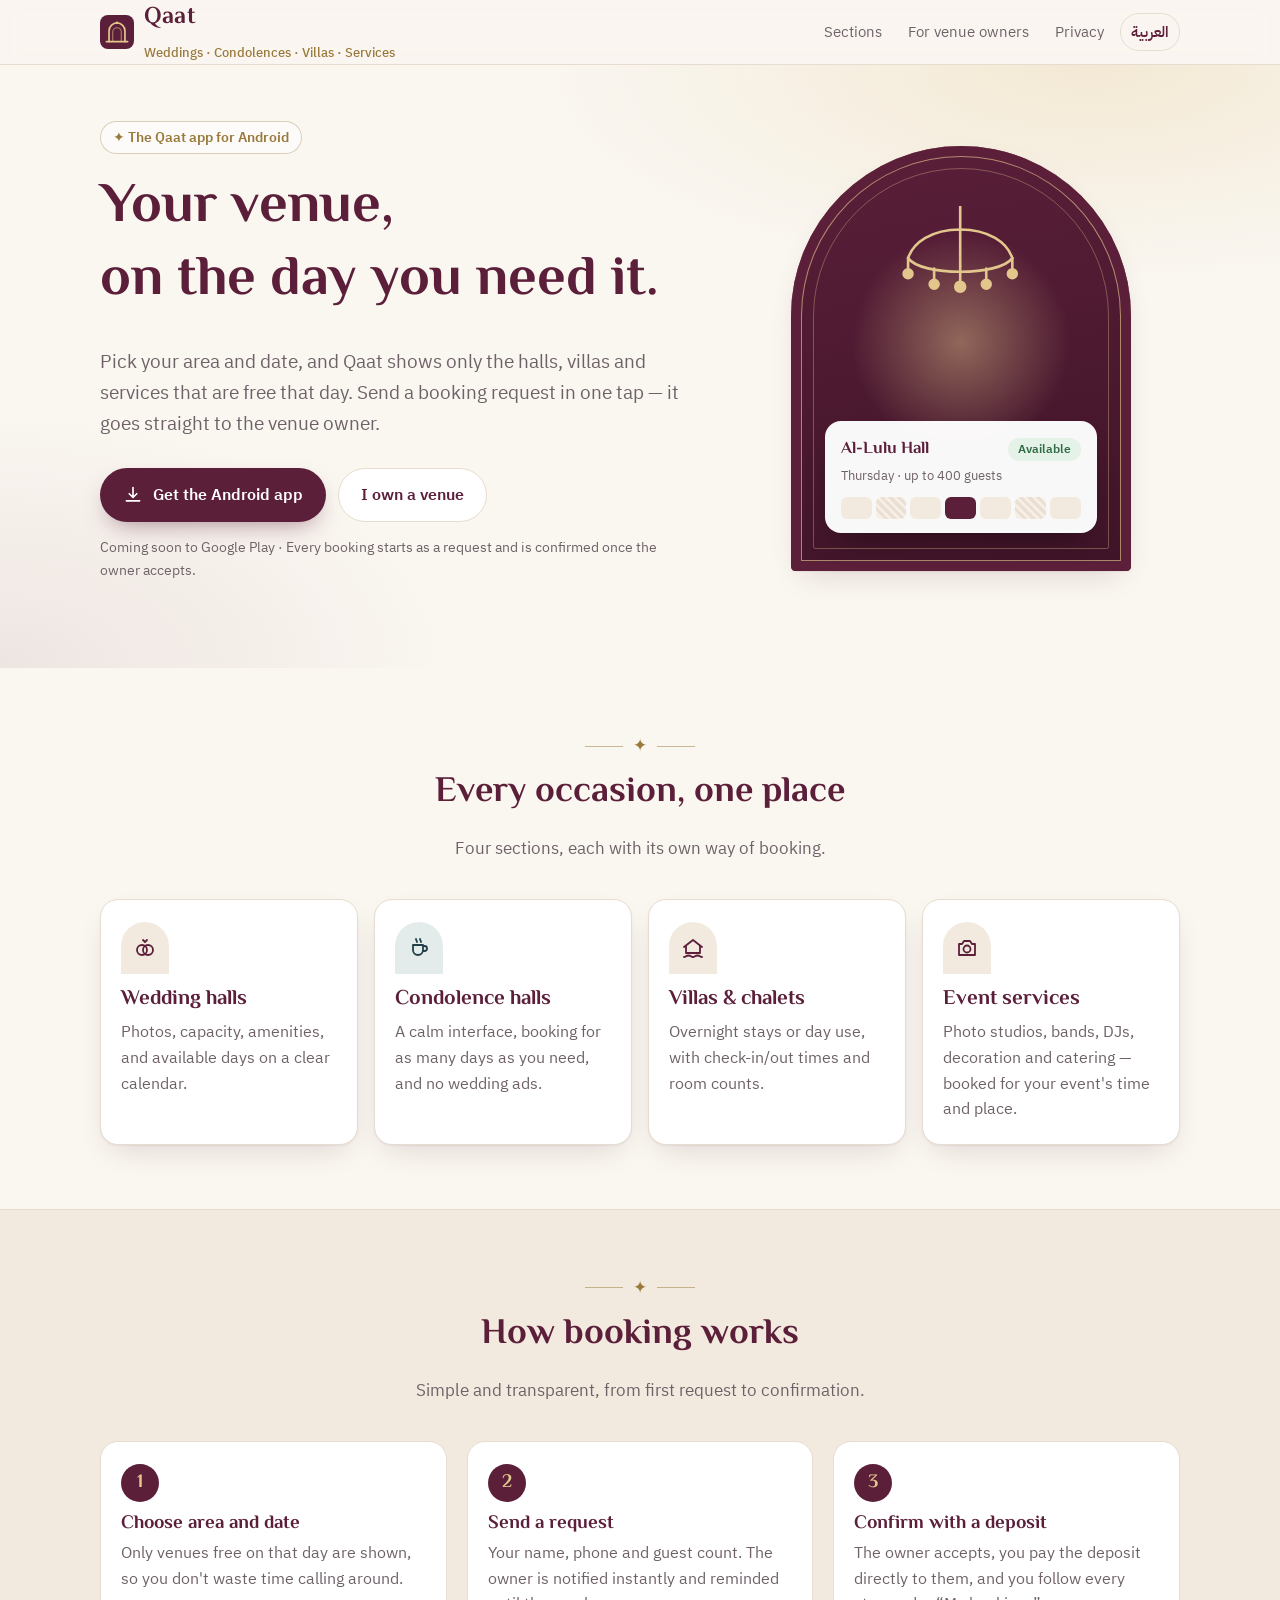
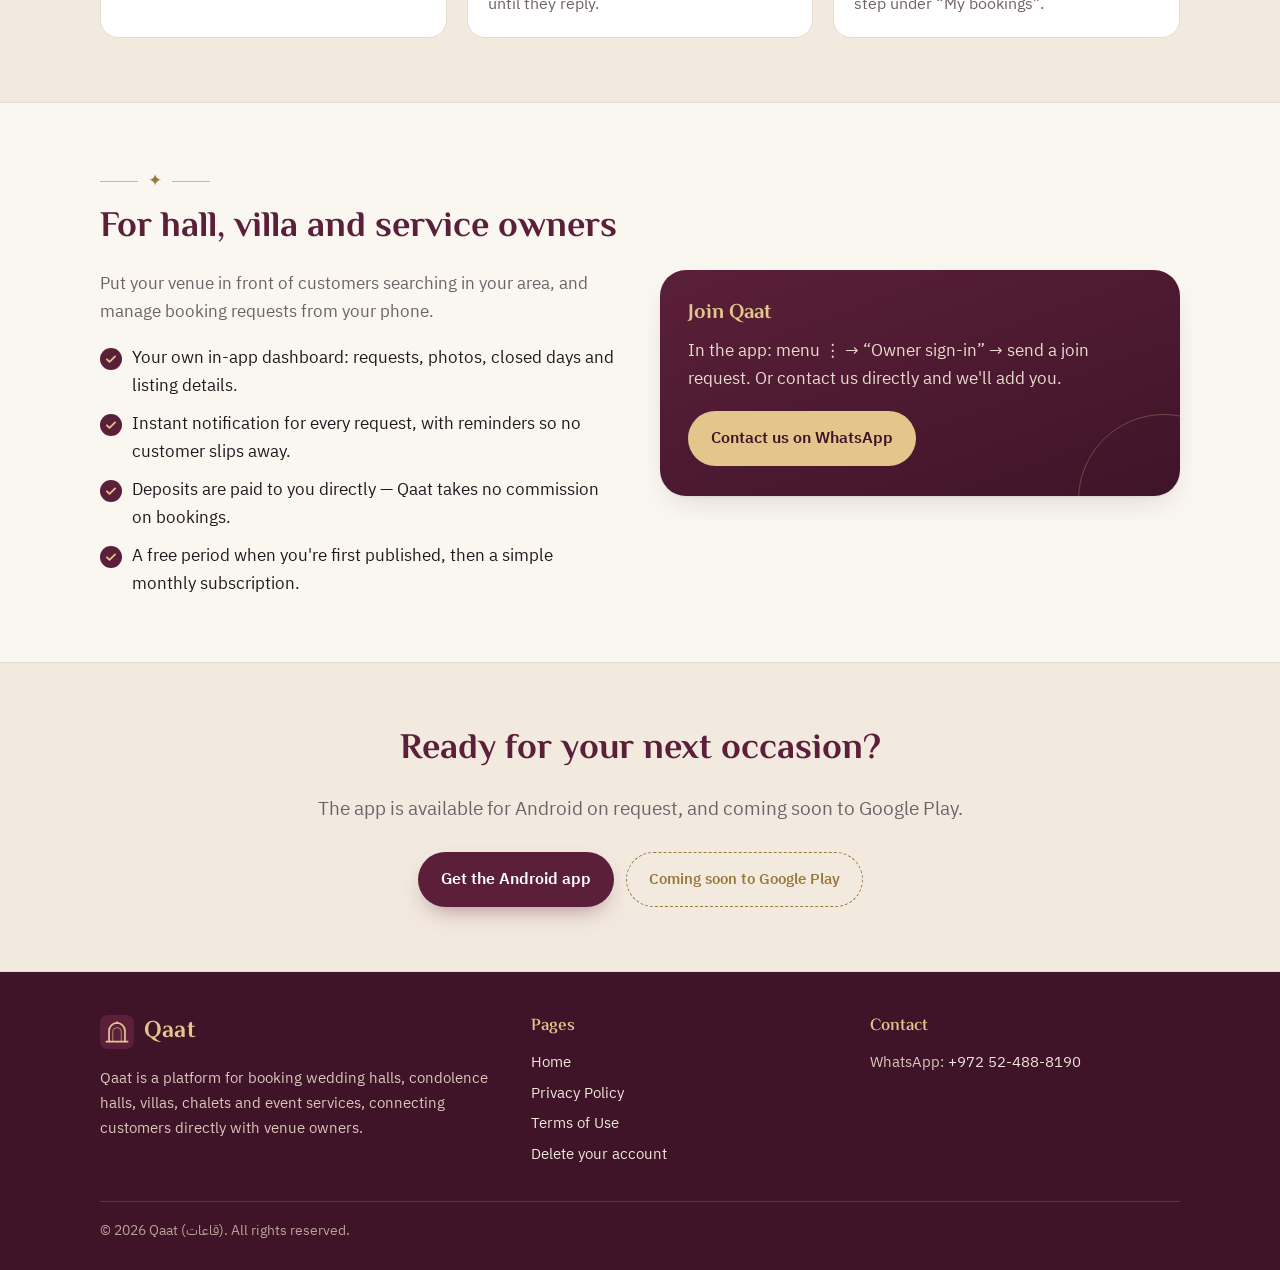
==== en/index.html @ ac1c5e79 "نشر موقع قاعات (عربي + إنجليزي) Co-Authored-By: Claude Opus 5.5 <noreply@anthropic.com> Claude-Sessi" ====
<!doctype html>
<html lang="en" dir="ltr">
<head>
<meta charset="utf-8">
<meta name="viewport" content="width=device-width, initial-scale=1">
<title>Qaat — Book the venue for your occasion</title>
<meta name="description" content="Qaat: book wedding halls, condolence halls, villas, chalets and event services in your area. See which days are available and request a booking directly from the venue owner.">
<meta name="theme-color" content="#5b1f3a">
<link rel="canonical" href="https://mohamedalw-rgb.github.io/qaat-site/en/">
<link rel="alternate" hreflang="ar" href="https://mohamedalw-rgb.github.io/qaat-site/">
<link rel="alternate" hreflang="en" href="https://mohamedalw-rgb.github.io/qaat-site/en/">
<meta property="og:title" content="Qaat — Book the venue for your occasion">
<meta property="og:description" content="Qaat: book wedding halls, condolence halls, villas, chalets and event services in your area. See which days are available and request a booking directly from the venue owner.">
<meta property="og:type" content="website">
<link rel="icon" href="../assets/logo.svg" type="image/svg+xml">
<link rel="preconnect" href="https://fonts.googleapis.com">
<link rel="preconnect" href="https://fonts.gstatic.com" crossorigin>
<link href="https://fonts.googleapis.com/css2?family=El+Messiri:wght@500;600;700&family=IBM+Plex+Sans+Arabic:wght@400;500;600&display=swap" rel="stylesheet">
<link rel="stylesheet" href="../assets/style.css">
</head>
<body>
<a class="sr-skip" href="#main">Skip to content</a>
<header class="top">
  <div class="wrap">
    <a class="brand" href="index.html" aria-label="Qaat">
      <svg xmlns="http://www.w3.org/2000/svg" viewBox="0 0 64 64"><rect width="64" height="64" rx="15" fill="#5b1f3a"/><path d="M17 50V30a15 15 0 0 1 30 0v20" fill="none" stroke="#e2c68c" stroke-width="3.2" stroke-linecap="round"/><path d="M24 50V32a8 8 0 0 1 16 0v18" fill="none" stroke="#e2c68c" stroke-width="2" stroke-linecap="round" opacity=".6"/><path d="M12 50h40" stroke="#e2c68c" stroke-width="3.2" stroke-linecap="round"/><circle cx="32" cy="14.5" r="2.4" fill="#e2c68c"/></svg>
      <span><b>Qaat</b><br><small>Weddings · Condolences · Villas · Services</small></span>
    </a>
    <nav class="nav"><a class="hide-sm" href="index.html#sections">Sections</a><a class="hide-sm" href="index.html#owners">For venue owners</a><a class="hide-sm" href="privacy.html">Privacy</a><a class="lang" href="../index.html" hreflang="ar" lang="ar">العربية</a></nav>
  </div>
</header>
<main id="main">
<section class="hero">
  <div class="wrap">
    <div>
      <span class="eyebrow">✦ The Qaat app for Android</span>
      <h1>Your venue,<br>on the day you need it.</h1>
      <p class="lead">Pick your area and date, and Qaat shows only the halls, villas and services that are free that day. Send a booking request in one tap — it goes straight to the venue owner.</p>
      <div class="actions">
        <a class="btn btn-primary" href="https://wa.me/972524888190?text=I%27d%20like%20the%20Qaat%20Android%20app">
          <svg viewBox="0 0 24 24" fill="none" stroke="currentColor" stroke-width="2" stroke-linecap="round" stroke-linejoin="round" aria-hidden="true"><path d="M12 3v12m0 0l-4.5-4.5M12 15l4.5-4.5M4 19h16"/></svg>
          Get the Android app
        </a>
        <a class="btn btn-ghost" href="#owners">I own a venue</a>
      </div>
      <p class="note">Coming soon to Google Play · Every booking starts as a request and is confirmed once the owner accepts.</p>
    </div>

    <div class="arch-art" aria-hidden="true">
      <div class="frame">
        <div class="glow"></div>
        <svg class="chandelier" viewBox="0 0 120 90" fill="none" stroke="currentColor" stroke-width="2" stroke-linecap="round">
          <path d="M60 0v18"/><path d="M20 40c10 14 70 14 80 0"/><path d="M60 18c-22 0-36 10-40 22M60 18c22 0 36 10 40 22M60 18v28"/>
          <path d="M20 40v8M40 48v8M60 46v12M80 48v8M100 40v8"/>
          <circle cx="20" cy="52" r="3.4" fill="currentColor"/><circle cx="40" cy="60" r="3.4" fill="currentColor"/><circle cx="60" cy="62" r="3.8" fill="currentColor"/><circle cx="80" cy="60" r="3.4" fill="currentColor"/><circle cx="100" cy="52" r="3.4" fill="currentColor"/>
        </svg>
        <div class="card">
          <div class="row"><b>Al-Lulu Hall</b><span class="pill">Available</span></div>
          <div class="sub">Thursday · up to 400 guests</div>
          <div class="days"><i></i><i class="busy"></i><i></i><i class="on"></i><i></i><i class="busy"></i><i></i></div>
        </div>
      </div>
    </div>
  </div>
</section>

<section id="sections">
  <div class="wrap">
    <div class="section-head">
      <div class="ornament">✦</div>
      <h2>Every occasion, one place</h2>
      <p>Four sections, each with its own way of booking.</p>
    </div>
    <div class="grid-4">
      <article class="tile">
        <div class="ico"><svg viewBox="0 0 24 24" fill="none" stroke="currentColor" stroke-width="1.8" stroke-linecap="round" stroke-linejoin="round" aria-hidden="true"><circle cx="9" cy="14" r="5"/><circle cx="15" cy="14" r="5"/><path d="M10 4l2 2 2-2"/></svg></div>
        <h3>Wedding halls</h3>
        <p>Photos, capacity, amenities, and available days on a clear calendar.</p>
      </article>
      <article class="tile grief">
        <div class="ico"><svg viewBox="0 0 24 24" fill="none" stroke="currentColor" stroke-width="1.8" stroke-linecap="round" stroke-linejoin="round" aria-hidden="true"><path d="M6 9h10v5a5 5 0 0 1-10 0z"/><path d="M16 10h1.5a2.5 2.5 0 0 1 0 5H16"/><path d="M9 3c0 1.5 1 1.5 1 3M13 3c0 1.5 1 1.5 1 3"/></svg></div>
        <h3>Condolence halls</h3>
        <p>A calm interface, booking for as many days as you need, and no wedding ads.</p>
      </article>
      <article class="tile">
        <div class="ico"><svg viewBox="0 0 24 24" fill="none" stroke="currentColor" stroke-width="1.8" stroke-linecap="round" stroke-linejoin="round" aria-hidden="true"><path d="M3 11l9-7 9 7"/><path d="M5 10v7h14v-7"/><path d="M3 21c2 0 2-1.5 4.5-1.5S10 21 12 21s2-1.5 4.5-1.5S19 21 21 21"/></svg></div>
        <h3>Villas &amp; chalets</h3>
        <p>Overnight stays or day use, with check-in/out times and room counts.</p>
      </article>
      <article class="tile">
        <div class="ico"><svg viewBox="0 0 24 24" fill="none" stroke="currentColor" stroke-width="1.8" stroke-linecap="round" stroke-linejoin="round" aria-hidden="true"><path d="M4 8h3l2-3h6l2 3h3v11H4z"/><circle cx="12" cy="13" r="3.5"/></svg></div>
        <h3>Event services</h3>
        <p>Photo studios, bands, DJs, decoration and catering — booked for your event's time and place.</p>
      </article>
    </div>
  </div>
</section>

<section class="band">
  <div class="wrap">
    <div class="section-head">
      <div class="ornament">✦</div>
      <h2>How booking works</h2>
      <p>Simple and transparent, from first request to confirmation.</p>
    </div>
    <div class="steps">
      <div class="step"><h3>Choose area and date</h3><p>Only venues free on that day are shown, so you don't waste time calling around.</p></div>
      <div class="step"><h3>Send a request</h3><p>Your name, phone and guest count. The owner is notified instantly and reminded until they reply.</p></div>
      <div class="step"><h3>Confirm with a deposit</h3><p>The owner accepts, you pay the deposit directly to them, and you follow every step under “My bookings”.</p></div>
    </div>
  </div>
</section>

<section id="owners">
  <div class="wrap owners">
    <div>
      <div class="ornament" style="justify-content:flex-start">✦</div>
      <h2>For hall, villa and service owners</h2>
      <p class="lead" style="font-size:17px">Put your venue in front of customers searching in your area, and manage booking requests from your phone.</p>
      <ul class="checks">
        <li>Your own in-app dashboard: requests, photos, closed days and listing details.</li>
        <li>Instant notification for every request, with reminders so no customer slips away.</li>
        <li>Deposits are paid to you directly — Qaat takes no commission on bookings.</li>
        <li>A free period when you're first published, then a simple monthly subscription.</li>
      </ul>
    </div>
    <div class="panel">
      <h3>Join Qaat</h3>
      <p>In the app: menu ⋮ → “Owner sign-in” → send a join request. Or contact us directly and we'll add you.</p>
      <a class="btn btn-primary" href="https://wa.me/972524888190?text=I%20own%20a%20venue%20and%20would%20like%20to%20join%20Qaat">Contact us on WhatsApp</a>
    </div>
  </div>
</section>

<section class="band cta">
  <div class="narrow">
    <h2>Ready for your next occasion?</h2>
    <p class="lead" style="margin-inline:auto">The app is available for Android on request, and coming soon to Google Play.</p>
    <div class="actions">
      <a class="btn btn-primary" href="https://wa.me/972524888190?text=I%27d%20like%20the%20Qaat%20Android%20app">Get the Android app</a>
      <span class="soon">Coming soon to Google Play</span>
    </div>
  </div>
</section>

</main>
<footer class="foot">
  <div class="wrap">
    <div>
      <a class="brand" href="index.html"><svg xmlns="http://www.w3.org/2000/svg" viewBox="0 0 64 64"><rect width="64" height="64" rx="15" fill="#5b1f3a"/><path d="M17 50V30a15 15 0 0 1 30 0v20" fill="none" stroke="#e2c68c" stroke-width="3.2" stroke-linecap="round"/><path d="M24 50V32a8 8 0 0 1 16 0v18" fill="none" stroke="#e2c68c" stroke-width="2" stroke-linecap="round" opacity=".6"/><path d="M12 50h40" stroke="#e2c68c" stroke-width="3.2" stroke-linecap="round"/><circle cx="32" cy="14.5" r="2.4" fill="#e2c68c"/></svg><b>Qaat</b></a>
      <p>Qaat is a platform for booking wedding halls, condolence halls, villas, chalets and event services, connecting customers directly with venue owners.</p>
    </div>
    <div><h4>Pages</h4><ul><li><a href="index.html">Home</a></li><li><a href="privacy.html">Privacy Policy</a></li><li><a href="terms.html">Terms of Use</a></li><li><a href="delete-account.html">Delete your account</a></li></ul></div>
    <div><h4>Contact</h4><ul>
      <li>WhatsApp: <a class="ltr" href="https://wa.me/972524888190">+972 52-488-8190</a></li>
    </ul></div>
    <div class="legal">© 2026 Qaat (قاعات). All rights reserved.</div>
  </div>
</footer>
</body>
</html>
---- assets/style.css ----
/* قاعات — Qaat · الهوية: عنّابي عميق، ذهبي هادئ، عاجي، والقوس */
:root {
  --wine: #5b1f3a;
  --wine-deep: #3f1428;
  --gold: #e2c68c;
  --gold-ink: #9a7a3c;
  --ivory: #faf6f0;
  --sand: #f3eadf;
  --ink: #22181f;
  --muted: #6e6168;
  --line: #e6dccf;
  --card: #ffffff;
  --radius: 18px;
  --shadow: 0 1px 2px rgba(63, 20, 40, .06), 0 12px 32px -12px rgba(63, 20, 40, .18);
  --font-head: "El Messiri", "IBM Plex Sans Arabic", serif;
  --font-body: "IBM Plex Sans Arabic", system-ui, -apple-system, "Segoe UI", sans-serif;
}

* { box-sizing: border-box; }
html { scroll-behavior: smooth; }
body {
  margin: 0;
  background: var(--ivory);
  color: var(--ink);
  font-family: var(--font-body);
  font-size: 17px;
  line-height: 1.75;
  -webkit-font-smoothing: antialiased;
}
html[lang="en"] body { line-height: 1.65; }
img, svg { max-width: 100%; display: block; }
a { color: var(--wine); text-underline-offset: 3px; }
a:hover { color: var(--wine-deep); }
:focus-visible { outline: 3px solid var(--gold); outline-offset: 3px; border-radius: 6px; }

.wrap { width: min(1080px, 100% - 32px); margin-inline: auto; }
.narrow { width: min(760px, 100% - 32px); margin-inline: auto; }

/* ———— الترويسة ———— */
.top {
  position: sticky; top: 0; z-index: 10;
  background: rgba(250, 246, 240, .9);
  backdrop-filter: saturate(1.2) blur(10px);
  border-bottom: 1px solid var(--line);
}
.top .wrap { display: flex; align-items: center; justify-content: space-between; gap: 16px; height: 64px; }
.brand { display: flex; align-items: center; gap: 10px; text-decoration: none; color: var(--wine); }
.brand svg { width: 34px; height: 34px; }
.brand b { font-family: var(--font-head); font-size: 24px; font-weight: 700; letter-spacing: .2px; }
.brand small { color: var(--gold-ink); font-size: 13px; font-weight: 500; }
.nav { display: flex; align-items: center; gap: 6px; }
.nav a { text-decoration: none; color: var(--muted); font-size: 15px; padding: 6px 10px; border-radius: 999px; }
.nav a:hover { color: var(--wine); background: var(--sand); }
.nav .lang { border: 1px solid var(--line); color: var(--wine); font-weight: 600; }
@media (max-width: 640px) { .nav .hide-sm { display: none; } }

/* ———— البطل ———— */
.hero { position: relative; overflow: hidden; padding: 56px 0 72px; }
.hero::before {
  content: ""; position: absolute; inset: 0;
  background:
    radial-gradient(60% 50% at 85% 0%, rgba(226, 198, 140, .28), transparent 70%),
    radial-gradient(50% 60% at 0% 100%, rgba(91, 31, 58, .08), transparent 70%);
  pointer-events: none;
}
.hero .wrap { position: relative; display: grid; grid-template-columns: 1.15fr .85fr; gap: 48px; align-items: center; }
@media (max-width: 860px) { .hero .wrap { grid-template-columns: 1fr; gap: 36px; } }
.eyebrow {
  display: inline-flex; align-items: center; gap: 8px;
  color: var(--gold-ink); font-weight: 600; font-size: 14px;
  padding: 4px 12px; border: 1px solid rgba(154, 122, 60, .35); border-radius: 999px; background: rgba(255,255,255,.6);
}
h1, h2, h3 { font-family: var(--font-head); color: var(--wine); line-height: 1.3; margin: 0 0 .5em; }
h1 { font-size: clamp(34px, 5.4vw, 56px); font-weight: 700; margin-top: 18px; }
h2 { font-size: clamp(26px, 3.4vw, 36px); }
h3 { font-size: 21px; }
.lead { font-size: 19px; color: var(--muted); max-width: 34em; }
.actions { display: flex; flex-wrap: wrap; gap: 12px; margin-top: 28px; }
.btn {
  display: inline-flex; align-items: center; gap: 10px;
  padding: 13px 22px; border-radius: 999px; font-weight: 600; font-size: 16px;
  text-decoration: none; border: 1px solid transparent; transition: transform .15s ease, background .15s ease;
}
.btn:hover { transform: translateY(-1px); }
.btn-primary { background: var(--wine); color: #fff; box-shadow: 0 10px 24px -10px rgba(91, 31, 58, .55); }
.btn-primary:hover { background: var(--wine-deep); color: #fff; }
.btn-ghost { background: #fff; color: var(--wine); border-color: var(--line); }
.btn-ghost:hover { border-color: var(--gold); color: var(--wine); }
.btn svg { width: 20px; height: 20px; flex: none; }
.note { font-size: 14px; color: var(--muted); margin-top: 14px; }

/* القوس — توقيع الهوية */
.arch-art { position: relative; justify-self: center; width: min(340px, 100%); aspect-ratio: 4 / 5; }
.arch-art .frame {
  position: absolute; inset: 0;
  border-radius: 999px 999px 26px 26px;
  background: linear-gradient(170deg, var(--wine) 0%, var(--wine-deep) 100%);
  box-shadow: var(--shadow), inset 0 0 0 10px var(--wine), inset 0 0 0 11px rgba(226, 198, 140, .65);
  overflow: hidden;
}
.arch-art .frame::after {
  content: ""; position: absolute; inset: 22px;
  border-radius: 999px 999px 16px 16px;
  border: 1px solid rgba(226, 198, 140, .35);
}
.arch-art .glow {
  position: absolute; inset-inline: 0; top: 18%; margin-inline: auto; width: 70%; aspect-ratio: 1;
  background: radial-gradient(circle, rgba(226, 198, 140, .45), transparent 65%);
}
.arch-art .chandelier { position: absolute; top: 14%; inset-inline: 0; margin-inline: auto; width: 46%; color: var(--gold); }
.arch-art .card {
  position: absolute; inset-inline: 10%; bottom: 9%;
  background: rgba(255, 255, 255, .97); border-radius: 16px; padding: 14px 16px;
  box-shadow: 0 16px 30px -14px rgba(0,0,0,.45);
}
.arch-art .card .row { display: flex; align-items: center; justify-content: space-between; gap: 8px; font-size: 14px; }
.arch-art .card b { font-family: var(--font-head); color: var(--wine); font-size: 17px; }
.arch-art .pill { font-size: 12px; font-weight: 600; color: #2f6b45; background: #e5f2e8; border-radius: 999px; padding: 2px 10px; }
.arch-art .card .sub { color: var(--muted); font-size: 13px; margin-top: 2px; }
.arch-art .card .days { display: grid; grid-template-columns: repeat(7, 1fr); gap: 4px; margin-top: 10px; }
.arch-art .card .days i { height: 22px; border-radius: 6px; background: var(--sand); }
.arch-art .card .days i.on { background: var(--wine); }
.arch-art .card .days i.busy { background: repeating-linear-gradient(45deg, #eadfd2, #eadfd2 3px, #f6efe6 3px, #f6efe6 6px); }
@media (prefers-reduced-motion: no-preference) {
  .arch-art .glow { animation: breathe 5s ease-in-out infinite; }
  @keyframes breathe { 50% { opacity: .55; transform: scale(.94); } }
}

/* ———— الأقسام ———— */
section { padding: 64px 0; }
.section-head { text-align: center; max-width: 620px; margin: 0 auto 36px; }
.section-head p { color: var(--muted); margin: 0; }
.ornament { display: flex; align-items: center; justify-content: center; gap: 10px; color: var(--gold-ink); margin-bottom: 10px; }
.ornament::before, .ornament::after { content: ""; width: 38px; height: 1px; background: currentColor; opacity: .5; }

.grid-4 { display: grid; grid-template-columns: repeat(4, 1fr); gap: 16px; }
@media (max-width: 900px) { .grid-4 { grid-template-columns: repeat(2, 1fr); } }
@media (max-width: 480px) { .grid-4 { grid-template-columns: 1fr; } }
.tile {
  background: var(--card); border: 1px solid var(--line); border-radius: var(--radius);
  padding: 22px 20px; box-shadow: var(--shadow);
}
.tile .ico {
  width: 48px; height: 52px; display: grid; place-items: center; margin-bottom: 12px;
  border-radius: 999px 999px 10px 10px; background: var(--sand); color: var(--wine);
}
.tile .ico svg { width: 24px; height: 24px; }
.tile.grief .ico { background: #e3eceb; color: #22404a; }
.tile h3 { margin-bottom: 6px; }
.tile p { margin: 0; color: var(--muted); font-size: 15.5px; }

.band { background: var(--sand); border-block: 1px solid var(--line); }
.steps { display: grid; grid-template-columns: repeat(3, 1fr); gap: 20px; counter-reset: s; }
@media (max-width: 760px) { .steps { grid-template-columns: 1fr; } }
.step { position: relative; padding: 22px 20px 20px; background: #fff; border-radius: var(--radius); border: 1px solid var(--line); }
.step::before {
  counter-increment: s; content: counter(s);
  display: grid; place-items: center; width: 38px; height: 38px; margin-bottom: 10px;
  border-radius: 50%; background: var(--wine); color: var(--gold); font-family: var(--font-head); font-weight: 700; font-size: 19px;
}
.step h3 { font-size: 19px; margin-bottom: 4px; }
.step p { margin: 0; color: var(--muted); font-size: 15.5px; }

.owners { display: grid; grid-template-columns: 1fr 1fr; gap: 40px; align-items: center; }
@media (max-width: 820px) { .owners { grid-template-columns: 1fr; } }
.checks { list-style: none; padding: 0; margin: 18px 0 0; display: grid; gap: 10px; }
.checks li { display: flex; gap: 10px; align-items: flex-start; }
.checks li::before {
  content: ""; flex: none; width: 22px; height: 22px; margin-top: 4px; border-radius: 50%;
  background: var(--wine) url("data:image/svg+xml,%3Csvg xmlns='http://www.w3.org/2000/svg' viewBox='0 0 24 24' fill='none' stroke='%23e2c68c' stroke-width='3' stroke-linecap='round' stroke-linejoin='round'%3E%3Cpath d='M5 12.5l4.5 4.5L19 7.5'/%3E%3C/svg%3E") center / 14px no-repeat;
}
.panel {
  background: linear-gradient(160deg, var(--wine), var(--wine-deep)); color: #f6ece0;
  border-radius: 26px; padding: 30px 28px; box-shadow: var(--shadow); position: relative; overflow: hidden;
}
.panel::after {
  content: ""; position: absolute; inset-inline-end: -70px; bottom: -150px; width: 170px; height: 230px; pointer-events: none;
  border-radius: 999px 999px 0 0; border: 1px solid rgba(226, 198, 140, .28);
}
.panel h3 { color: var(--gold); }
.panel p { margin: 0 0 18px; color: #e9dccd; }
.panel .btn-primary { background: var(--gold); color: var(--wine-deep); box-shadow: none; }
.panel .btn-primary:hover { background: #ecd6a8; color: var(--wine-deep); }

.cta { text-align: center; }
.cta .actions { justify-content: center; }
.soon {
  display: inline-flex; align-items: center; gap: 8px; padding: 13px 22px; border-radius: 999px;
  border: 1px dashed var(--gold-ink); color: var(--gold-ink); font-weight: 600; font-size: 15px;
}

/* ———— الصفحات القانونية ———— */
.doc { padding: 48px 0 72px; }
.doc header { margin-bottom: 28px; padding-bottom: 20px; border-bottom: 1px solid var(--line); }
.doc header p { margin: 0; color: var(--muted); font-size: 15px; }
.doc h1 { font-size: clamp(30px, 4.4vw, 42px); margin-top: 8px; }
.doc h2 { font-size: 23px; margin-top: 36px; }
.doc h3 { font-size: 18px; margin-top: 20px; color: var(--ink); }
.doc ul { padding-inline-start: 1.3em; }
.doc li { margin-bottom: 6px; }
.doc .box { background: #fff; border: 1px solid var(--line); border-radius: var(--radius); padding: 18px 20px; margin: 18px 0; }
.doc .box.gold { border-color: rgba(154, 122, 60, .45); background: #fffaf0; }
.toc { display: flex; flex-wrap: wrap; gap: 8px; margin-top: 16px; }
.toc a { font-size: 14px; text-decoration: none; padding: 4px 12px; border-radius: 999px; background: var(--sand); color: var(--wine); }
table.data { width: 100%; border-collapse: collapse; font-size: 15.5px; background: #fff; border-radius: 12px; overflow: hidden; border: 1px solid var(--line); }
table.data th, table.data td { padding: 10px 12px; text-align: start; vertical-align: top; border-bottom: 1px solid var(--line); }
table.data th { background: var(--sand); font-weight: 600; color: var(--wine); }
table.data tr:last-child td { border-bottom: 0; }
.table-scroll { overflow-x: auto; }

/* ———— التذييل ———— */
.foot { background: var(--wine-deep); color: #d9c8bb; padding: 40px 0 28px; font-size: 15px; }
.foot .wrap { display: grid; grid-template-columns: 1.3fr 1fr 1fr; gap: 28px; }
@media (max-width: 720px) { .foot .wrap { grid-template-columns: 1fr; } }
.foot .brand { color: var(--gold); }
.foot h4 { margin: 0 0 10px; color: var(--gold); font-family: var(--font-head); font-size: 17px; font-weight: 600; }
.foot ul { list-style: none; padding: 0; margin: 0; display: grid; gap: 6px; }
.foot a { color: #f1e6da; text-decoration: none; }
.foot a:hover { color: var(--gold); text-decoration: underline; }
.foot .legal { grid-column: 1 / -1; border-top: 1px solid rgba(226, 198, 140, .2); padding-top: 18px; margin-top: 6px; font-size: 13.5px; color: #b9a598; }
.ltr { direction: ltr; unicode-bidi: isolate; display: inline-block; }
.sr-skip { position: absolute; inset-inline-start: -999px; top: 8px; z-index: 20; background: var(--wine); color: #fff; padding: 8px 14px; border-radius: 8px; }
.sr-skip:focus { inset-inline-start: 8px; }
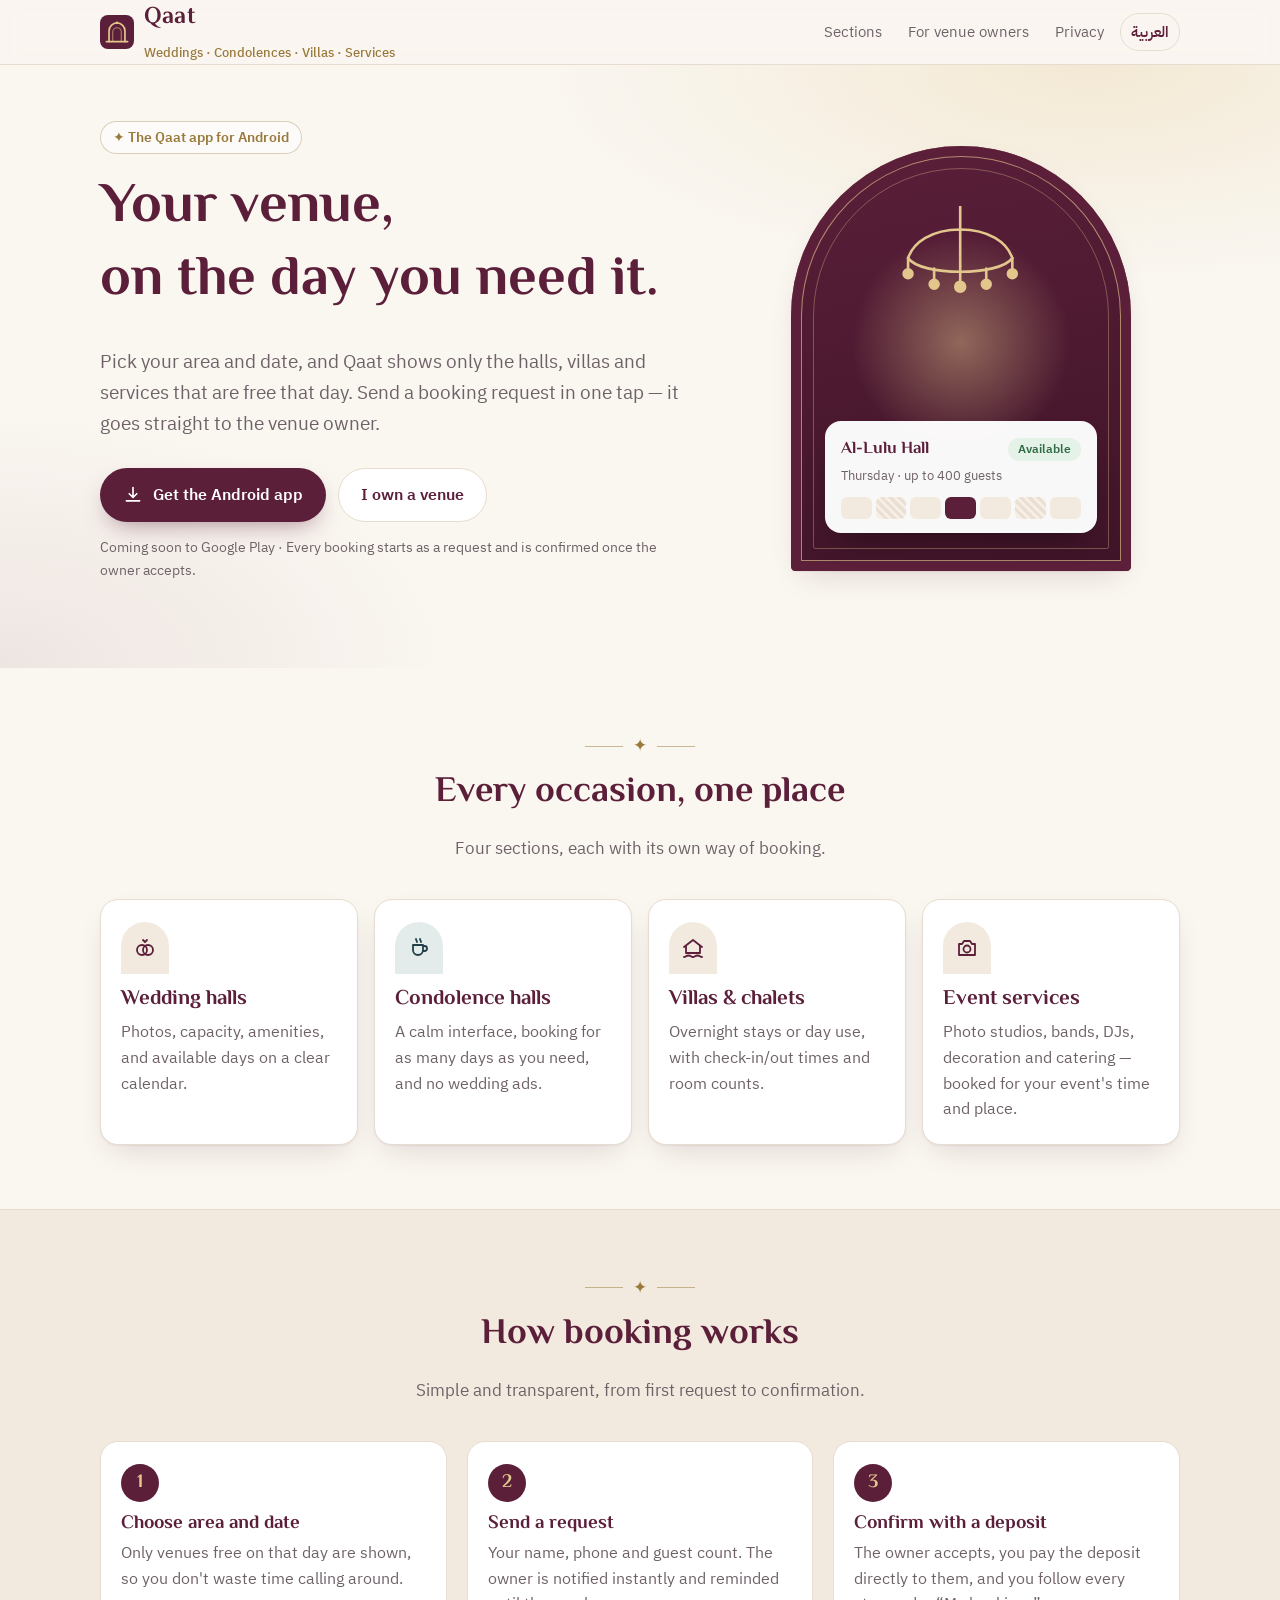
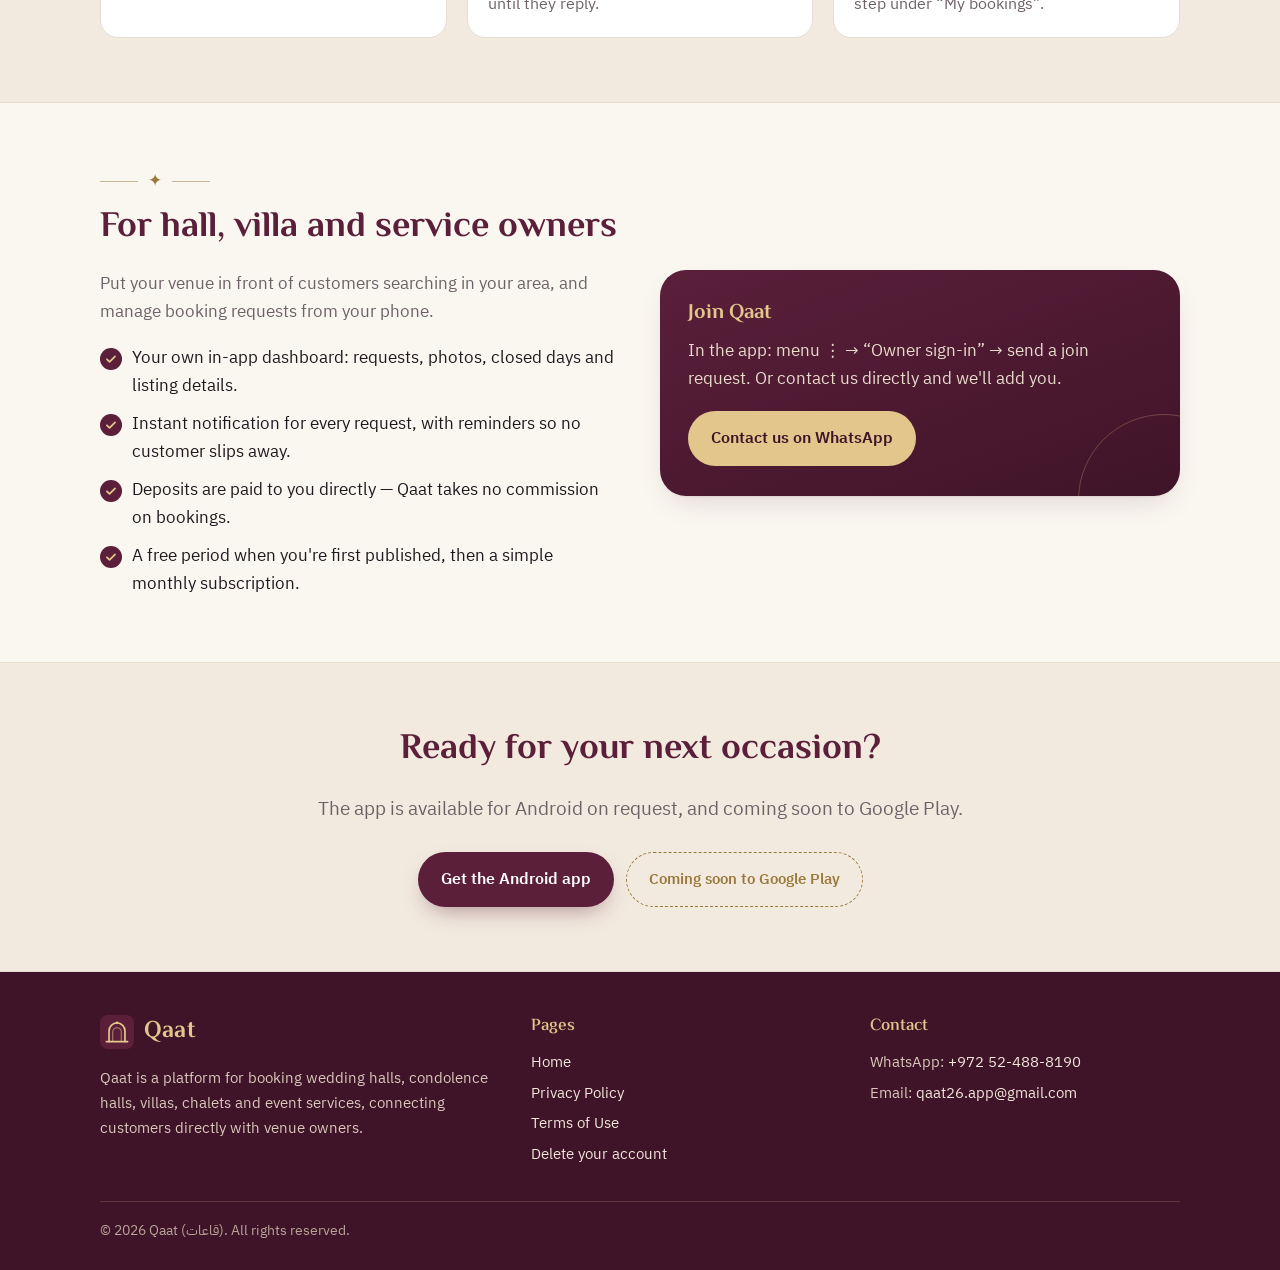
==== commit dcdb8881: "إضافة بريد التواصل qaat26.app@gmail.com Co-Authored-By: Claude Opus 5.5 <noreply@anthropic.com> Clau" ====
--- a/en/index.html
+++ b/en/index.html
@@ -153,6 +153,7 @@
     <div><h4>Pages</h4><ul><li><a href="index.html">Home</a></li><li><a href="privacy.html">Privacy Policy</a></li><li><a href="terms.html">Terms of Use</a></li><li><a href="delete-account.html">Delete your account</a></li></ul></div>
     <div><h4>Contact</h4><ul>
       <li>WhatsApp: <a class="ltr" href="https://wa.me/972524888190">+972 52-488-8190</a></li>
+      <li>Email: <a class="ltr" href="mailto:qaat26.app@gmail.com">qaat26.app@gmail.com</a></li>
     </ul></div>
     <div class="legal">© 2026 Qaat (قاعات). All rights reserved.</div>
   </div>
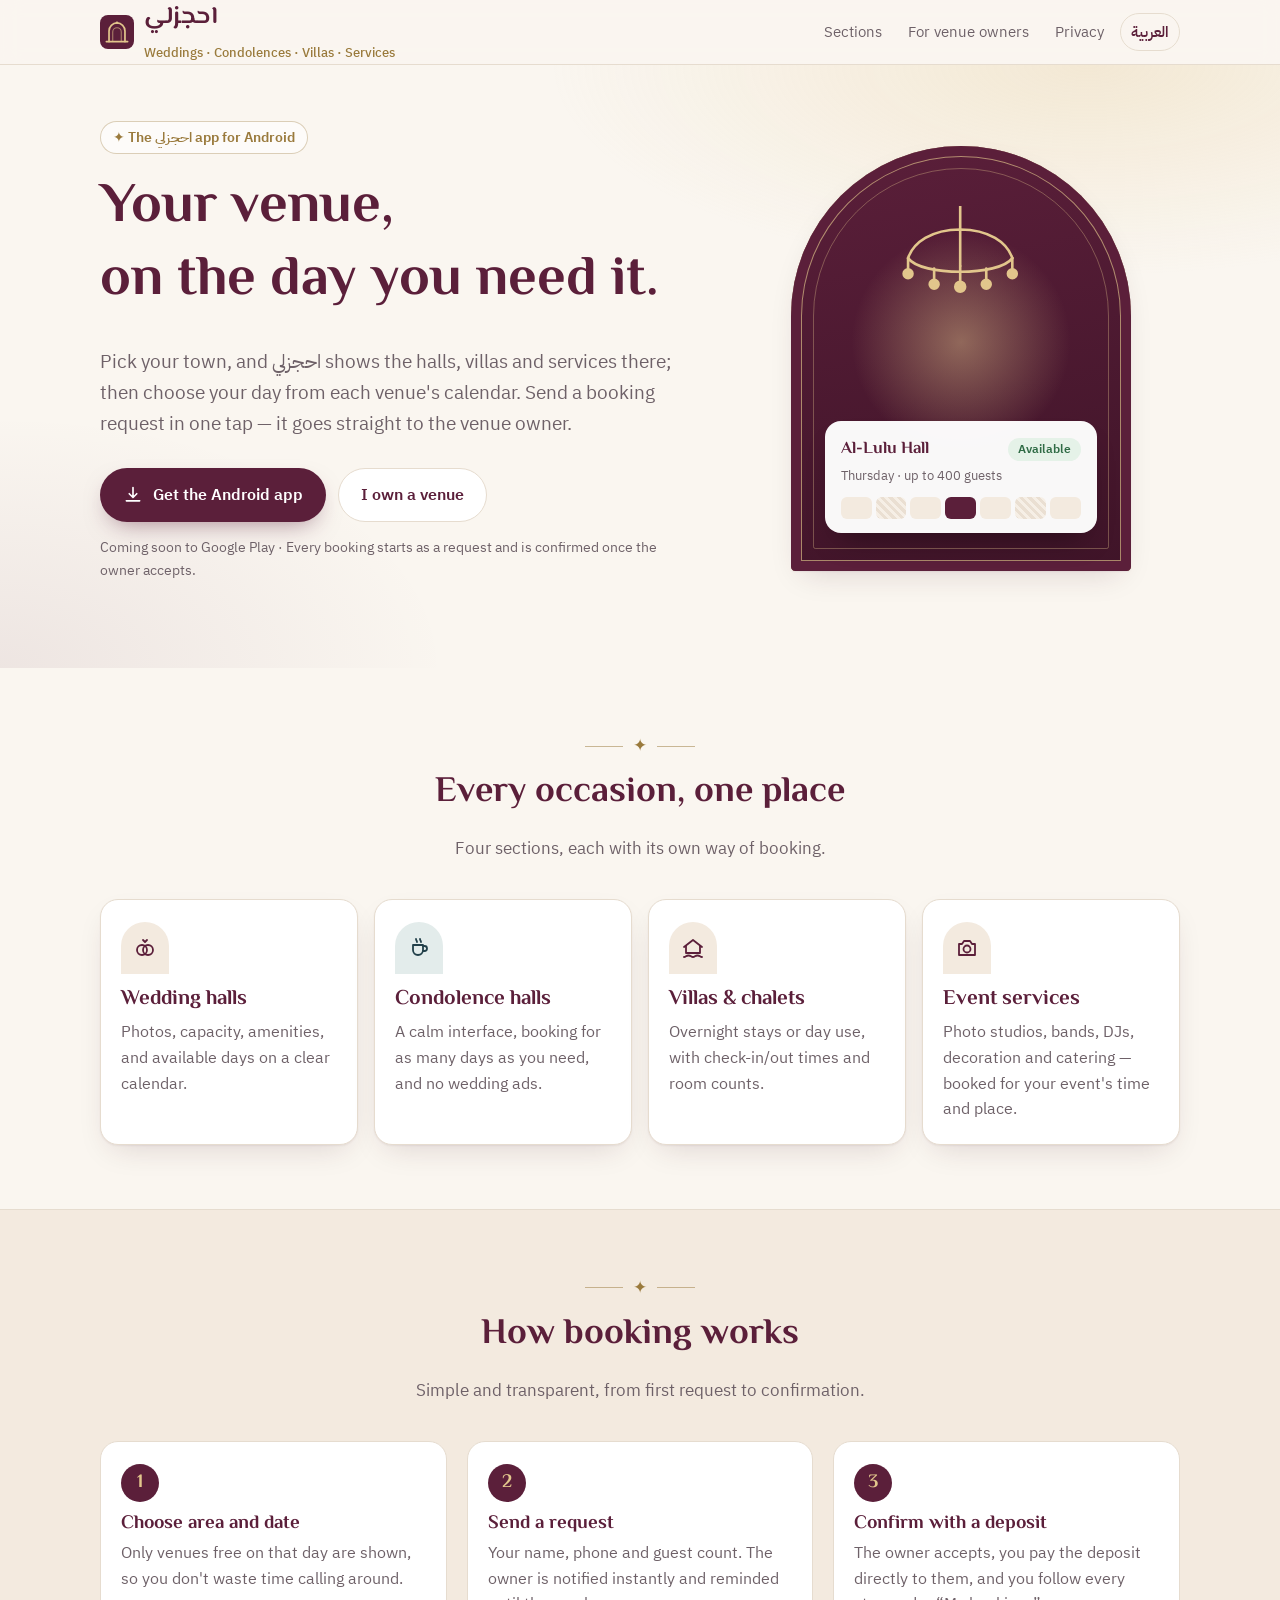
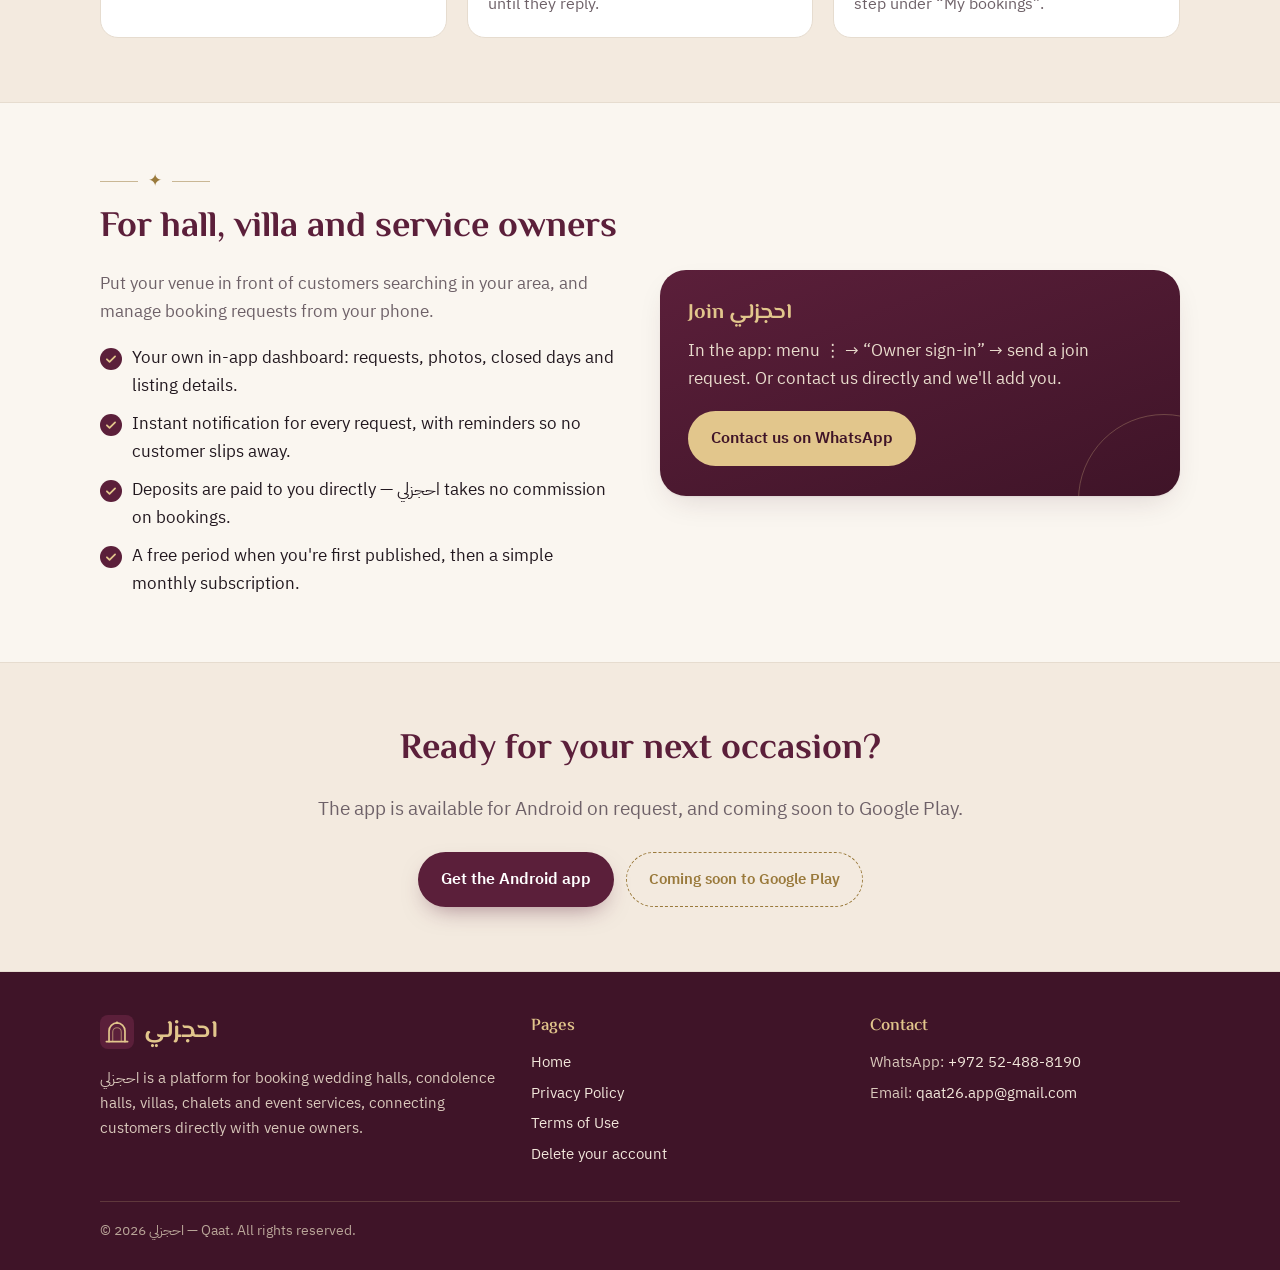
==== commit b9b86f0b: "الموقع باسم احجزلي، والبحث بالبلدة ثم التقويم Co-Authored-By: Claude Opus 5.5 <noreply@anthropic.com" ====
--- a/en/index.html
+++ b/en/index.html
@@ -3,14 +3,14 @@
 <head>
 <meta charset="utf-8">
 <meta name="viewport" content="width=device-width, initial-scale=1">
-<title>Qaat — Book the venue for your occasion</title>
-<meta name="description" content="Qaat: book wedding halls, condolence halls, villas, chalets and event services in your area. See which days are available and request a booking directly from the venue owner.">
+<title>احجزلي — Book the venue for your occasion</title>
+<meta name="description" content="احجزلي: book wedding halls, condolence halls, villas, chalets and event services in your area. Choose your day from each venue's calendar and request a booking directly from the venue owner.">
 <meta name="theme-color" content="#5b1f3a">
 <link rel="canonical" href="https://mohamedalw-rgb.github.io/qaat-site/en/">
 <link rel="alternate" hreflang="ar" href="https://mohamedalw-rgb.github.io/qaat-site/">
 <link rel="alternate" hreflang="en" href="https://mohamedalw-rgb.github.io/qaat-site/en/">
-<meta property="og:title" content="Qaat — Book the venue for your occasion">
-<meta property="og:description" content="Qaat: book wedding halls, condolence halls, villas, chalets and event services in your area. See which days are available and request a booking directly from the venue owner.">
+<meta property="og:title" content="احجزلي — Book the venue for your occasion">
+<meta property="og:description" content="احجزلي: book wedding halls, condolence halls, villas, chalets and event services in your area. Choose your day from each venue's calendar and request a booking directly from the venue owner.">
 <meta property="og:type" content="website">
 <link rel="icon" href="../assets/logo.svg" type="image/svg+xml">
 <link rel="preconnect" href="https://fonts.googleapis.com">
@@ -22,9 +22,9 @@
 <a class="sr-skip" href="#main">Skip to content</a>
 <header class="top">
   <div class="wrap">
-    <a class="brand" href="index.html" aria-label="Qaat">
+    <a class="brand" href="index.html" aria-label="احجزلي">
       <svg xmlns="http://www.w3.org/2000/svg" viewBox="0 0 64 64"><rect width="64" height="64" rx="15" fill="#5b1f3a"/><path d="M17 50V30a15 15 0 0 1 30 0v20" fill="none" stroke="#e2c68c" stroke-width="3.2" stroke-linecap="round"/><path d="M24 50V32a8 8 0 0 1 16 0v18" fill="none" stroke="#e2c68c" stroke-width="2" stroke-linecap="round" opacity=".6"/><path d="M12 50h40" stroke="#e2c68c" stroke-width="3.2" stroke-linecap="round"/><circle cx="32" cy="14.5" r="2.4" fill="#e2c68c"/></svg>
-      <span><b>Qaat</b><br><small>Weddings · Condolences · Villas · Services</small></span>
+      <span><b>احجزلي</b><br><small>Weddings · Condolences · Villas · Services</small></span>
     </a>
     <nav class="nav"><a class="hide-sm" href="index.html#sections">Sections</a><a class="hide-sm" href="index.html#owners">For venue owners</a><a class="hide-sm" href="privacy.html">Privacy</a><a class="lang" href="../index.html" hreflang="ar" lang="ar">العربية</a></nav>
   </div>
@@ -33,9 +33,9 @@
 <section class="hero">
   <div class="wrap">
     <div>
-      <span class="eyebrow">✦ The Qaat app for Android</span>
+      <span class="eyebrow">✦ The احجزلي app for Android</span>
       <h1>Your venue,<br>on the day you need it.</h1>
-      <p class="lead">Pick your area and date, and Qaat shows only the halls, villas and services that are free that day. Send a booking request in one tap — it goes straight to the venue owner.</p>
+      <p class="lead">Pick your town, and احجزلي shows the halls, villas and services there; then choose your day from each venue's calendar. Send a booking request in one tap — it goes straight to the venue owner.</p>
       <div class="actions">
         <a class="btn btn-primary" href="https://wa.me/972524888190?text=I%27d%20like%20the%20Qaat%20Android%20app">
           <svg viewBox="0 0 24 24" fill="none" stroke="currentColor" stroke-width="2" stroke-linecap="round" stroke-linejoin="round" aria-hidden="true"><path d="M12 3v12m0 0l-4.5-4.5M12 15l4.5-4.5M4 19h16"/></svg>
@@ -120,12 +120,12 @@
       <ul class="checks">
         <li>Your own in-app dashboard: requests, photos, closed days and listing details.</li>
         <li>Instant notification for every request, with reminders so no customer slips away.</li>
-        <li>Deposits are paid to you directly — Qaat takes no commission on bookings.</li>
+        <li>Deposits are paid to you directly — احجزلي takes no commission on bookings.</li>
         <li>A free period when you're first published, then a simple monthly subscription.</li>
       </ul>
     </div>
     <div class="panel">
-      <h3>Join Qaat</h3>
+      <h3>Join احجزلي</h3>
       <p>In the app: menu ⋮ → “Owner sign-in” → send a join request. Or contact us directly and we'll add you.</p>
       <a class="btn btn-primary" href="https://wa.me/972524888190?text=I%20own%20a%20venue%20and%20would%20like%20to%20join%20Qaat">Contact us on WhatsApp</a>
     </div>
@@ -147,15 +147,15 @@
 <footer class="foot">
   <div class="wrap">
     <div>
-      <a class="brand" href="index.html"><svg xmlns="http://www.w3.org/2000/svg" viewBox="0 0 64 64"><rect width="64" height="64" rx="15" fill="#5b1f3a"/><path d="M17 50V30a15 15 0 0 1 30 0v20" fill="none" stroke="#e2c68c" stroke-width="3.2" stroke-linecap="round"/><path d="M24 50V32a8 8 0 0 1 16 0v18" fill="none" stroke="#e2c68c" stroke-width="2" stroke-linecap="round" opacity=".6"/><path d="M12 50h40" stroke="#e2c68c" stroke-width="3.2" stroke-linecap="round"/><circle cx="32" cy="14.5" r="2.4" fill="#e2c68c"/></svg><b>Qaat</b></a>
-      <p>Qaat is a platform for booking wedding halls, condolence halls, villas, chalets and event services, connecting customers directly with venue owners.</p>
+      <a class="brand" href="index.html"><svg xmlns="http://www.w3.org/2000/svg" viewBox="0 0 64 64"><rect width="64" height="64" rx="15" fill="#5b1f3a"/><path d="M17 50V30a15 15 0 0 1 30 0v20" fill="none" stroke="#e2c68c" stroke-width="3.2" stroke-linecap="round"/><path d="M24 50V32a8 8 0 0 1 16 0v18" fill="none" stroke="#e2c68c" stroke-width="2" stroke-linecap="round" opacity=".6"/><path d="M12 50h40" stroke="#e2c68c" stroke-width="3.2" stroke-linecap="round"/><circle cx="32" cy="14.5" r="2.4" fill="#e2c68c"/></svg><b>احجزلي</b></a>
+      <p>احجزلي is a platform for booking wedding halls, condolence halls, villas, chalets and event services, connecting customers directly with venue owners.</p>
     </div>
     <div><h4>Pages</h4><ul><li><a href="index.html">Home</a></li><li><a href="privacy.html">Privacy Policy</a></li><li><a href="terms.html">Terms of Use</a></li><li><a href="delete-account.html">Delete your account</a></li></ul></div>
     <div><h4>Contact</h4><ul>
       <li>WhatsApp: <a class="ltr" href="https://wa.me/972524888190">+972 52-488-8190</a></li>
       <li>Email: <a class="ltr" href="mailto:qaat26.app@gmail.com">qaat26.app@gmail.com</a></li>
     </ul></div>
-    <div class="legal">© 2026 Qaat (قاعات). All rights reserved.</div>
+    <div class="legal">© 2026 احجزلي — Qaat. All rights reserved.</div>
   </div>
 </footer>
 </body>
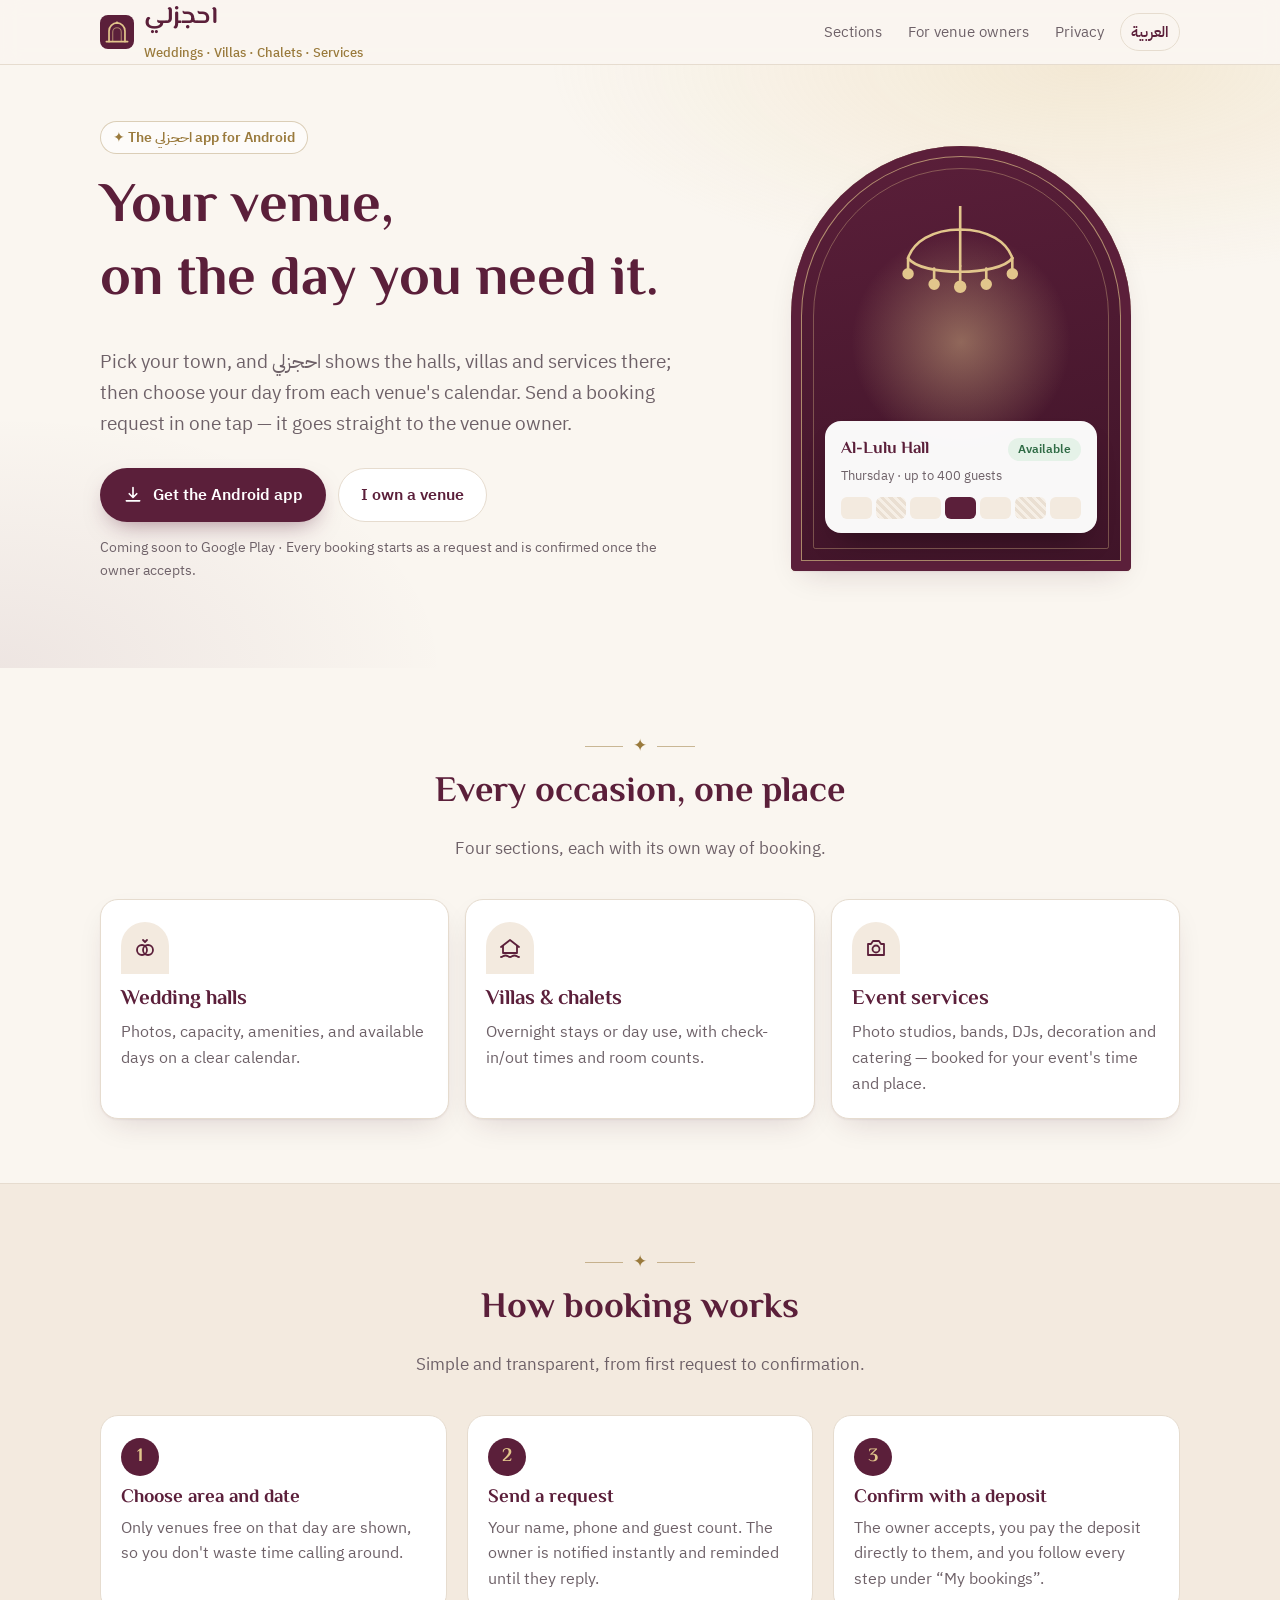
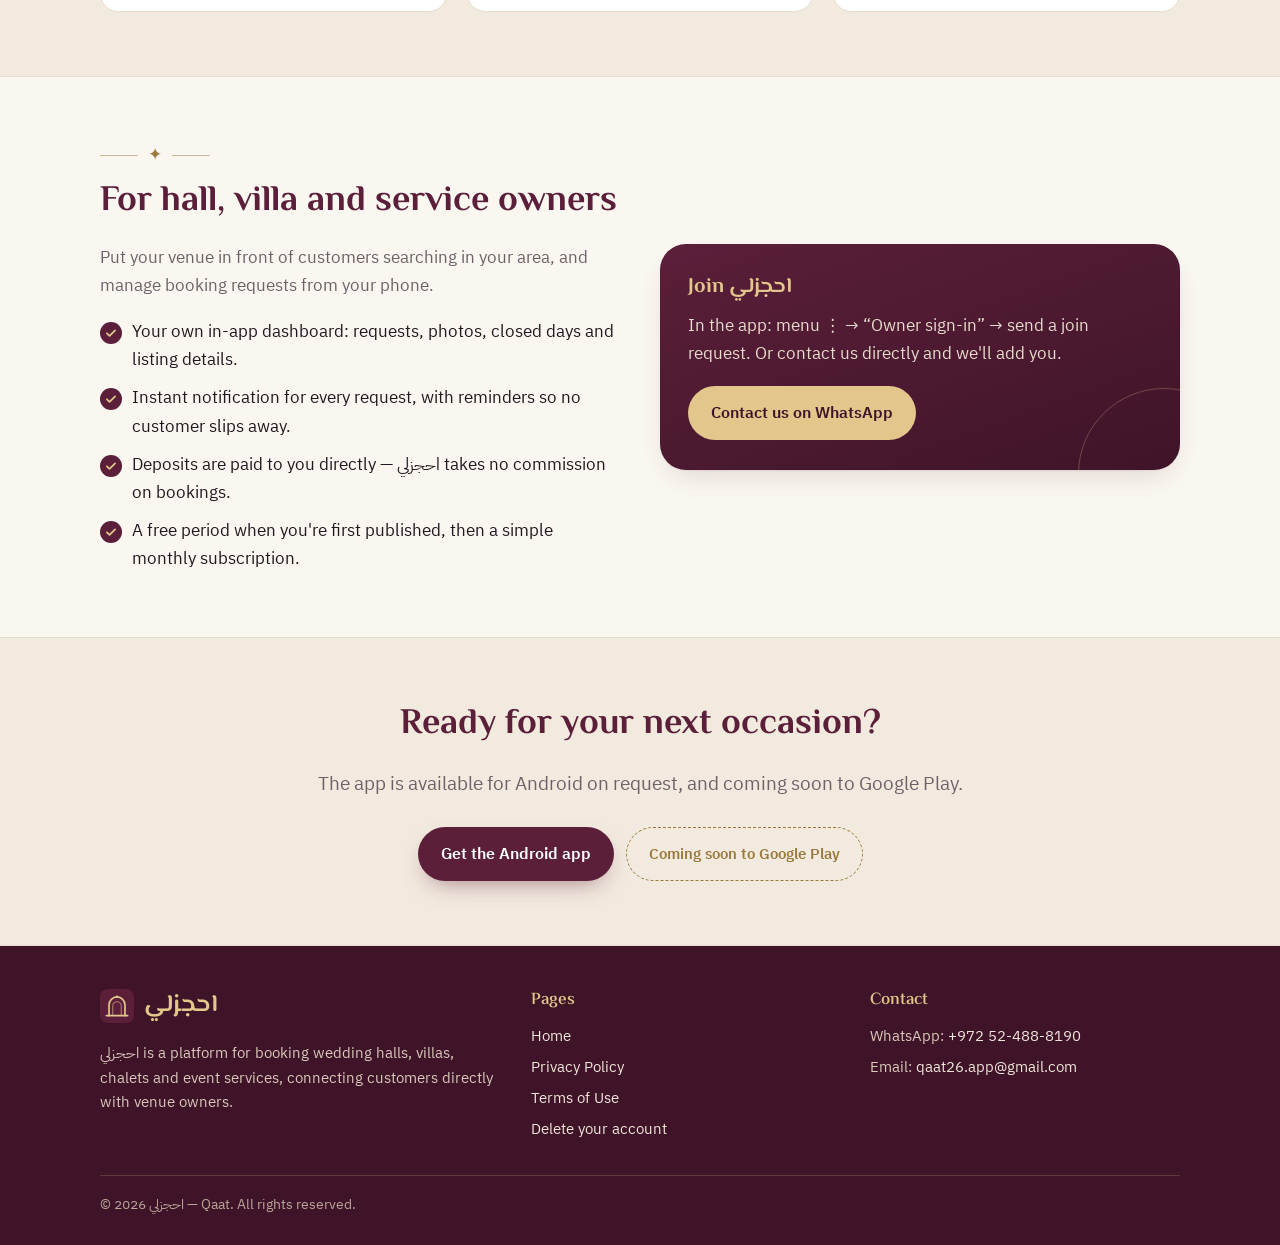
==== commit 7e150dc6: "إخفاء بيوت العزاء من الموقع Co-Authored-By: Claude Opus 5.5 <noreply@anthropic.com> Claude-Session: " ====
--- a/en/index.html
+++ b/en/index.html
@@ -4,13 +4,13 @@
 <meta charset="utf-8">
 <meta name="viewport" content="width=device-width, initial-scale=1">
 <title>احجزلي — Book the venue for your occasion</title>
-<meta name="description" content="احجزلي: book wedding halls, condolence halls, villas, chalets and event services in your area. Choose your day from each venue's calendar and request a booking directly from the venue owner.">
+<meta name="description" content="احجزلي: book wedding halls, villas, chalets and event services in your area. Choose your day from each venue's calendar and request a booking directly from the venue owner.">
 <meta name="theme-color" content="#5b1f3a">
 <link rel="canonical" href="https://mohamedalw-rgb.github.io/qaat-site/en/">
 <link rel="alternate" hreflang="ar" href="https://mohamedalw-rgb.github.io/qaat-site/">
 <link rel="alternate" hreflang="en" href="https://mohamedalw-rgb.github.io/qaat-site/en/">
 <meta property="og:title" content="احجزلي — Book the venue for your occasion">
-<meta property="og:description" content="احجزلي: book wedding halls, condolence halls, villas, chalets and event services in your area. Choose your day from each venue's calendar and request a booking directly from the venue owner.">
+<meta property="og:description" content="احجزلي: book wedding halls, villas, chalets and event services in your area. Choose your day from each venue's calendar and request a booking directly from the venue owner.">
 <meta property="og:type" content="website">
 <link rel="icon" href="../assets/logo.svg" type="image/svg+xml">
 <link rel="preconnect" href="https://fonts.googleapis.com">
@@ -24,7 +24,7 @@
   <div class="wrap">
     <a class="brand" href="index.html" aria-label="احجزلي">
       <svg xmlns="http://www.w3.org/2000/svg" viewBox="0 0 64 64"><rect width="64" height="64" rx="15" fill="#5b1f3a"/><path d="M17 50V30a15 15 0 0 1 30 0v20" fill="none" stroke="#e2c68c" stroke-width="3.2" stroke-linecap="round"/><path d="M24 50V32a8 8 0 0 1 16 0v18" fill="none" stroke="#e2c68c" stroke-width="2" stroke-linecap="round" opacity=".6"/><path d="M12 50h40" stroke="#e2c68c" stroke-width="3.2" stroke-linecap="round"/><circle cx="32" cy="14.5" r="2.4" fill="#e2c68c"/></svg>
-      <span><b>احجزلي</b><br><small>Weddings · Condolences · Villas · Services</small></span>
+      <span><b>احجزلي</b><br><small>Weddings · Villas · Chalets · Services</small></span>
     </a>
     <nav class="nav"><a class="hide-sm" href="index.html#sections">Sections</a><a class="hide-sm" href="index.html#owners">For venue owners</a><a class="hide-sm" href="privacy.html">Privacy</a><a class="lang" href="../index.html" hreflang="ar" lang="ar">العربية</a></nav>
   </div>
@@ -71,16 +71,11 @@
       <h2>Every occasion, one place</h2>
       <p>Four sections, each with its own way of booking.</p>
     </div>
-    <div class="grid-4">
+    <div class="grid-3">
       <article class="tile">
         <div class="ico"><svg viewBox="0 0 24 24" fill="none" stroke="currentColor" stroke-width="1.8" stroke-linecap="round" stroke-linejoin="round" aria-hidden="true"><circle cx="9" cy="14" r="5"/><circle cx="15" cy="14" r="5"/><path d="M10 4l2 2 2-2"/></svg></div>
         <h3>Wedding halls</h3>
         <p>Photos, capacity, amenities, and available days on a clear calendar.</p>
-      </article>
-      <article class="tile grief">
-        <div class="ico"><svg viewBox="0 0 24 24" fill="none" stroke="currentColor" stroke-width="1.8" stroke-linecap="round" stroke-linejoin="round" aria-hidden="true"><path d="M6 9h10v5a5 5 0 0 1-10 0z"/><path d="M16 10h1.5a2.5 2.5 0 0 1 0 5H16"/><path d="M9 3c0 1.5 1 1.5 1 3M13 3c0 1.5 1 1.5 1 3"/></svg></div>
-        <h3>Condolence halls</h3>
-        <p>A calm interface, booking for as many days as you need, and no wedding ads.</p>
       </article>
       <article class="tile">
         <div class="ico"><svg viewBox="0 0 24 24" fill="none" stroke="currentColor" stroke-width="1.8" stroke-linecap="round" stroke-linejoin="round" aria-hidden="true"><path d="M3 11l9-7 9 7"/><path d="M5 10v7h14v-7"/><path d="M3 21c2 0 2-1.5 4.5-1.5S10 21 12 21s2-1.5 4.5-1.5S19 21 21 21"/></svg></div>
@@ -148,7 +143,7 @@
   <div class="wrap">
     <div>
       <a class="brand" href="index.html"><svg xmlns="http://www.w3.org/2000/svg" viewBox="0 0 64 64"><rect width="64" height="64" rx="15" fill="#5b1f3a"/><path d="M17 50V30a15 15 0 0 1 30 0v20" fill="none" stroke="#e2c68c" stroke-width="3.2" stroke-linecap="round"/><path d="M24 50V32a8 8 0 0 1 16 0v18" fill="none" stroke="#e2c68c" stroke-width="2" stroke-linecap="round" opacity=".6"/><path d="M12 50h40" stroke="#e2c68c" stroke-width="3.2" stroke-linecap="round"/><circle cx="32" cy="14.5" r="2.4" fill="#e2c68c"/></svg><b>احجزلي</b></a>
-      <p>احجزلي is a platform for booking wedding halls, condolence halls, villas, chalets and event services, connecting customers directly with venue owners.</p>
+      <p>احجزلي is a platform for booking wedding halls, villas, chalets and event services, connecting customers directly with venue owners.</p>
     </div>
     <div><h4>Pages</h4><ul><li><a href="index.html">Home</a></li><li><a href="privacy.html">Privacy Policy</a></li><li><a href="terms.html">Terms of Use</a></li><li><a href="delete-account.html">Delete your account</a></li></ul></div>
     <div><h4>Contact</h4><ul>
--- a/assets/style.css
+++ b/assets/style.css
@@ -134,6 +134,8 @@
 .ornament::before, .ornament::after { content: ""; width: 38px; height: 1px; background: currentColor; opacity: .5; }
 
 .grid-4 { display: grid; grid-template-columns: repeat(4, 1fr); gap: 16px; }
+.grid-3 { display: grid; grid-template-columns: repeat(3, 1fr); gap: 16px; }
+@media (max-width: 760px) { .grid-3 { grid-template-columns: 1fr; } }
 @media (max-width: 900px) { .grid-4 { grid-template-columns: repeat(2, 1fr); } }
 @media (max-width: 480px) { .grid-4 { grid-template-columns: 1fr; } }
 .tile {
